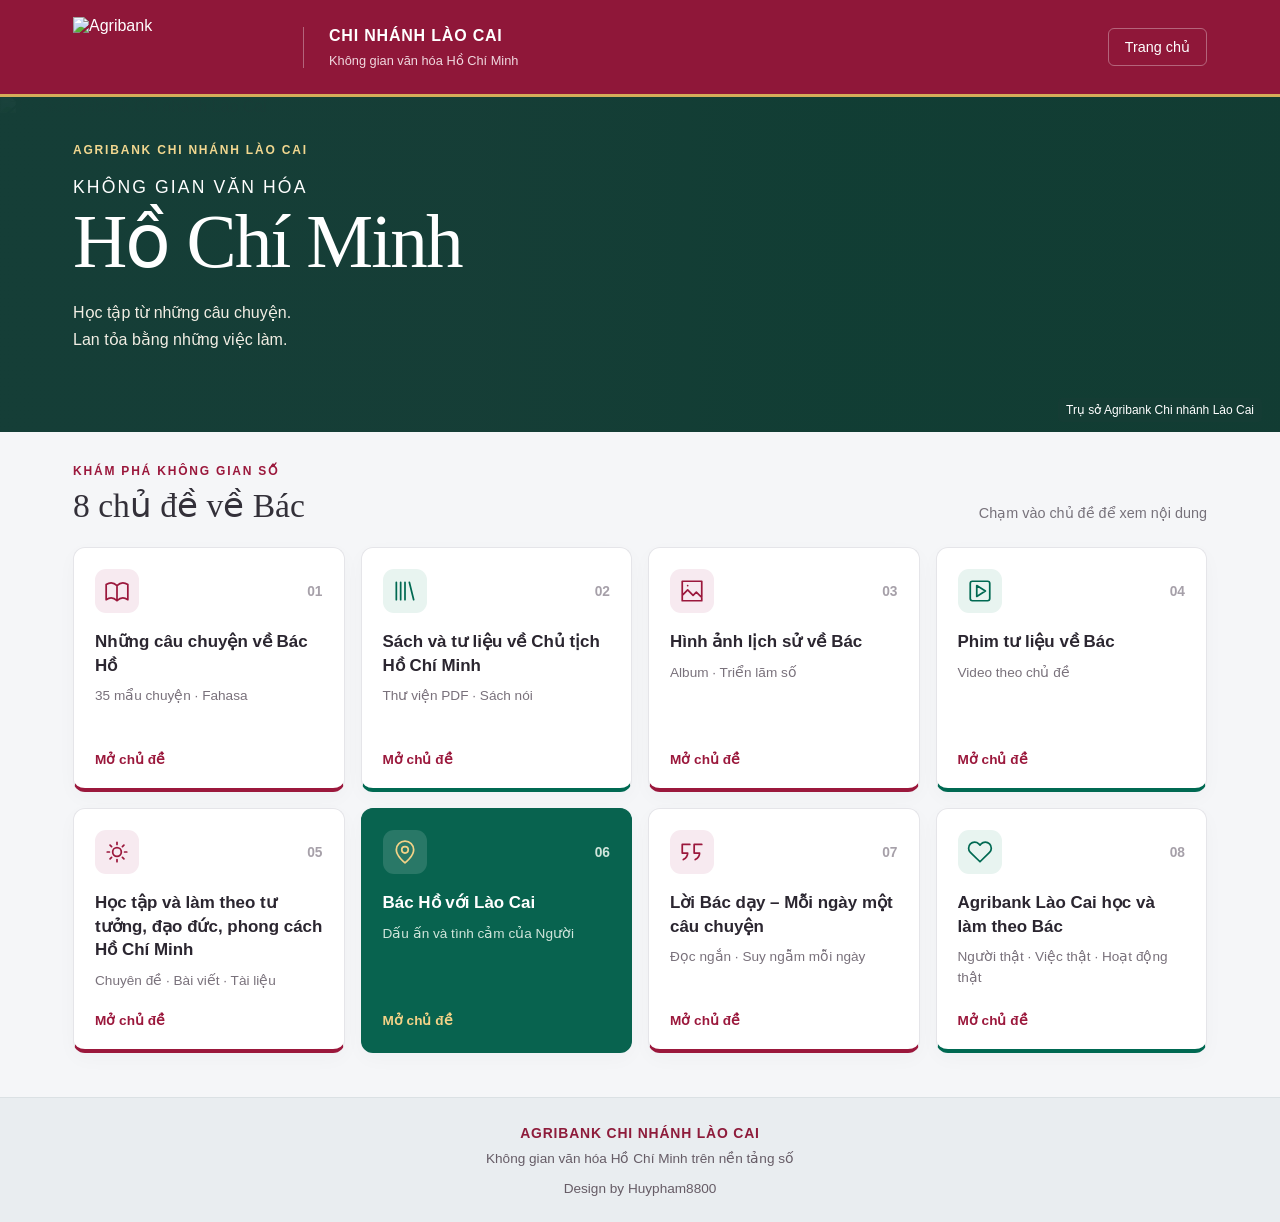
==== index.html @ b9d1d6a4 "Add files via upload" ====
<!doctype html><html lang="vi"><head><meta charset="utf-8"><meta name="viewport" content="width=device-width,initial-scale=1"><meta name="theme-color" content="#9b183c"><title>Không gian văn hóa Hồ Chí Minh | Agribank Lào Cai</title><meta name="description" content="Không gian văn hóa Hồ Chí Minh – Agribank Chi nhánh Lào Cai"><link rel="icon" href="assets/agribank-logo.png"><link rel="stylesheet" href="style.css"></head><body><header><div class="shell brandbar"><a href="index.html" class="brand" aria-label="Trang chủ Agribank Lào Cai"><img src="assets/agribank-logo.png" alt="Agribank"><span>CHI NHÁNH LÀO CAI<small>Không gian văn hóa Hồ Chí Minh</small></span></a><a class="home-link" href="index.html">Trang chủ</a></div></header><main><section class="hero"><img class="hero-photo" src="assets/agribank-lao-cai-building.jpg" alt="Trụ sở Agribank Chi nhánh Lào Cai"><div class="hero-shade"></div><div class="shell hero-content"><span class="eyebrow">AGRIBANK CHI NHÁNH LÀO CAI</span><h1>KHÔNG GIAN VĂN HÓA<br><em>Hồ Chí Minh</em></h1><p>Học tập từ những câu chuyện.<br>Lan tỏa bằng những việc làm.</p></div><span class="photo-credit">Trụ sở Agribank Chi nhánh Lào Cai</span></section><section class="shell topics"><div class="topics-heading"><div><span class="eyebrow">KHÁM PHÁ KHÔNG GIAN SỐ</span><h2>8 chủ đề về Bác</h2></div><p>Chạm vào chủ đề để xem nội dung</p></div><div class="topic-grid"><a class="topic-button topic-1" href="https://www.fahasa.com/blog/35-mau-chuyen-ngan-cam-dong-ve-bac-ho/"><span class="tile-top"><span class="icon"><svg viewBox="0 0 24 24" fill="none" stroke="currentColor" stroke-width="1.6" stroke-linecap="round" stroke-linejoin="round" aria-hidden="true"><path d="M12 7c-3-3-7-3-10-1v14c3-2 7-2 10 1m0-14c3-3 7-3 10-1v14c-3-2-7-2-10 1V7"/></svg></span><span class="number">01</span></span><h2>Những câu chuyện về Bác Hồ</h2><p>35 mẩu chuyện · Fahasa</p><span class="open-label">Mở chủ đề</span></a><a class="topic-button topic-2" href="sach.html"><span class="tile-top"><span class="icon"><svg viewBox="0 0 24 24" fill="none" stroke="currentColor" stroke-width="1.6" stroke-linecap="round" stroke-linejoin="round" aria-hidden="true"><path d="M4 4v16M8 4v16M12 4v16M16 4l4 16"/></svg></span><span class="number">02</span></span><h2>Sách và tư liệu về Chủ tịch Hồ Chí Minh</h2><p>Thư viện PDF · Sách nói</p><span class="open-label">Mở chủ đề</span></a><a class="topic-button topic-3" href="hinh-anh.html"><span class="tile-top"><span class="icon"><svg viewBox="0 0 24 24" fill="none" stroke="currentColor" stroke-width="1.6" stroke-linecap="round" stroke-linejoin="round" aria-hidden="true"><path d="M3 3h18v18H3z M3 16l5-5 5 5 3-3 5 5 M8 7h.01"/></svg></span><span class="number">03</span></span><h2>Hình ảnh lịch sử về Bác</h2><p>Album · Triển lãm số</p><span class="open-label">Mở chủ đề</span></a><a class="topic-button topic-4" href="phim.html"><span class="tile-top"><span class="icon"><svg viewBox="0 0 24 24" fill="none" stroke="currentColor" stroke-width="1.6" stroke-linecap="round" stroke-linejoin="round" aria-hidden="true"><path d="M5 3h14a2 2 0 0 1 2 2v14a2 2 0 0 1-2 2H5a2 2 0 0 1-2-2V5a2 2 0 0 1 2-2 M9 7l8 5-8 5z"/></svg></span><span class="number">04</span></span><h2>Phim tư liệu về Bác</h2><p>Video theo chủ đề</p><span class="open-label">Mở chủ đề</span></a><a class="topic-button topic-5" href="hoc-tap.html"><span class="tile-top"><span class="icon"><svg viewBox="0 0 24 24" fill="none" stroke="currentColor" stroke-width="1.6" stroke-linecap="round" stroke-linejoin="round" aria-hidden="true"><path d="M12 3v2m0 14v2M3 12h2m14 0h2M5.6 5.6L7 7m10 10 1.4 1.4M5.6 18.4 7 17M17 7l1.4-1.4 M16 12a4 4 0 1 1-8 0 4 4 0 0 1 8 0"/></svg></span><span class="number">05</span></span><h2>Học tập và làm theo tư tưởng, đạo đức, phong cách Hồ Chí Minh</h2><p>Chuyên đề · Bài viết · Tài liệu</p><span class="open-label">Mở chủ đề</span></a><a class="topic-button topic-6" href="lao-cai.html"><span class="tile-top"><span class="icon"><svg viewBox="0 0 24 24" fill="none" stroke="currentColor" stroke-width="1.6" stroke-linecap="round" stroke-linejoin="round" aria-hidden="true"><path d="M20 10c0 6-8 12-8 12S4 16 4 10a8 8 0 1 1 16 0 M15 10a3 3 0 1 1-6 0 3 3 0 0 1 6 0"/></svg></span><span class="number">06</span></span><h2>Bác Hồ với Lào Cai</h2><p>Dấu ấn và tình cảm của Người</p><span class="open-label">Mở chủ đề</span></a><a class="topic-button topic-7" href="loi-bac-day.html"><span class="tile-top"><span class="icon"><svg viewBox="0 0 24 24" fill="none" stroke="currentColor" stroke-width="1.6" stroke-linecap="round" stroke-linejoin="round" aria-hidden="true"><path d="M10 5H3v8h5c0 3-2 5-4 6M21 5h-7v8h5c0 3-2 5-4 6"/></svg></span><span class="number">07</span></span><h2>Lời Bác dạy – Mỗi ngày một câu chuyện</h2><p>Đọc ngắn · Suy ngẫm mỗi ngày</p><span class="open-label">Mở chủ đề</span></a><a class="topic-button topic-8" href="agribank.html"><span class="tile-top"><span class="icon"><svg viewBox="0 0 24 24" fill="none" stroke="currentColor" stroke-width="1.6" stroke-linecap="round" stroke-linejoin="round" aria-hidden="true"><path d="M20.8 4.6a5.5 5.5 0 0 0-7.8 0L12 5.7l-1.1-1.1a5.5 5.5 0 0 0-7.8 7.8L12 21l8.8-8.6a5.5 5.5 0 0 0 0-7.8"/></svg></span><span class="number">08</span></span><h2>Agribank Lào Cai học và làm theo Bác</h2><p>Người thật · Việc thật · Hoạt động thật</p><span class="open-label">Mở chủ đề</span></a></div></section></main><footer><div class="shell"><strong>AGRIBANK CHI NHÁNH LÀO CAI</strong><p>Không gian văn hóa Hồ Chí Minh trên nền tảng số</p><p class="design-credit">Design by Huypham8800</p></div></footer></body></html>
---- style.css ----
:root{font-family:Arial,Helvetica,sans-serif;color:#2b2630;background:#f5f6f8;font-size:16px;--wine:#9b183c;--green:#006952;--gold:#d5ad59}*{box-sizing:border-box}body{margin:0}a{color:inherit}a:focus-visible{outline:3px solid #d5ad59;outline-offset:4px}img{max-width:100%}.shell{max-width:1190px;padding:0 28px;margin:auto}header{background:#8f1739;color:white;border-bottom:3px solid #d5ad59}.brandbar{min-height:94px;display:flex;align-items:center;justify-content:space-between;gap:22px}.brand{display:flex;align-items:center;gap:25px;text-decoration:none}.brand img{width:205px;height:61px;object-fit:contain}.brand>span{border-left:1px solid #ffffff55;padding-left:25px;font-size:1rem;font-weight:700;letter-spacing:.05em}.brand small{display:block;font-size:.8rem;font-weight:400;letter-spacing:0;margin-top:8px;color:#f1d9e0}.home-link{text-decoration:none;padding:10px 16px;border:1px solid #ffffff55;border-radius:6px;font-size:.9rem}.hero{height:335px;position:relative;overflow:hidden;background:#123c33}.hero-photo{position:absolute;width:100%;height:100%;object-fit:cover;object-position:center 22%}.hero-shade{position:absolute;inset:0;background:linear-gradient(90deg,#153e37fa 0%,#163e37e0 37%,#103f3570 66%,#113e3415 100%)}.hero-content{position:relative;color:white;padding-top:46px}.eyebrow{display:block;font-size:.75rem;font-weight:750;letter-spacing:.15em;color:var(--wine)}.hero .eyebrow{color:#f1d78f}.hero h1{font-size:1.1rem;letter-spacing:.12em;line-height:1.6;margin:16px 0 12px;font-weight:500}.hero h1 em{font-family:Georgia,'Times New Roman',serif;font-size:4.7rem;font-style:normal;letter-spacing:-.025em;line-height:1.1}.hero p{font-size:1rem;line-height:1.7;color:#f2eee4;margin:15px 0}.topics{padding-top:32px;padding-bottom:44px}.topics-heading{display:flex;align-items:end;justify-content:space-between;gap:20px;margin-bottom:22px}.topics-heading h2{font:normal 2.1rem Georgia,serif;margin:8px 0 0;color:#333039}.topics-heading p{font-size:.9rem;color:#77727b;margin:0 0 4px}.topic-grid{display:grid;grid-template-columns:repeat(4,minmax(0,1fr));gap:16px}.topic-button{position:relative;text-decoration:none;background:white;border:1px solid #e5e5e9;border-bottom:4px solid var(--wine);border-radius:12px;min-height:245px;padding:21px;display:flex;flex-direction:column;box-shadow:0 6px 20px #34233b07;transition:transform .16s,box-shadow .16s}.topic-button:nth-child(2n){border-bottom-color:var(--green)}.topic-button:hover{transform:translateY(-4px);box-shadow:0 12px 24px #35243116}.tile-top{display:flex;align-items:center;justify-content:space-between}.icon,.topic-icon{width:44px;height:44px;background:#f7eaf0;color:var(--wine);display:grid;place-items:center;border-radius:11px}.icon svg,.topic-icon svg{width:26px;height:26px}.topic-button:nth-child(2n) .icon{background:#e8f4f0;color:var(--green)}.number{color:#a6a0a9;font-size:.86rem;font-weight:700}.topic-button h2{font-size:1.06rem;line-height:1.4;margin:17px 0 9px;font-weight:700}.topic-button p{font-size:.85rem;color:#79717b;line-height:1.5;margin:0 0 17px}.open-label{margin-top:auto;color:var(--wine);font-size:.85rem;font-weight:700}.topic-6{background:#08634f;color:white;border-color:#08634f!important}.topic-6 .icon{background:#ffffff22!important;color:#f3d287!important}.topic-6 .number,.topic-6 p{color:#d0e5db}.topic-6 .open-label{color:#f3d287}footer{background:#e9edf0;border-top:1px solid #dbe1e4;text-align:center;padding:26px 0;color:#665c66}footer strong{color:#8e1c3b;font-size:.87rem;letter-spacing:.06em}footer p{font-size:.85rem;margin:8px 0 0}.detail{min-height:65vh;padding-top:25px;padding-bottom:60px}.back{display:inline-block;font-size:.93rem;color:var(--wine);text-decoration:none;padding:10px 0}.topic-heading{display:flex;align-items:start;gap:20px;padding:28px 0;border-bottom:1px solid #dddfe3;margin-bottom:28px}.topic-icon{width:62px;height:62px;flex:none;background:#e7efeb;color:var(--green)}.topic-icon svg{width:34px;height:34px}.topic-heading h1{font:normal clamp(1.9rem,3.3vw,2.7rem)/1.2 Georgia,serif;margin:10px 0 12px;color:#542537;max-width:880px}.topic-heading p{color:#716670;line-height:1.6;margin:0}.cards{display:grid;grid-template-columns:repeat(3,minmax(0,1fr));gap:18px}.card{background:white;border:1px solid #e1dfe4;border-radius:12px;padding:26px;display:flex;flex-direction:column;min-height:240px}.type,.section-label{font-size:.75rem;color:#8d6a30;letter-spacing:.08em;text-transform:uppercase;font-weight:700}.card h3,.media-sample h3{font:normal 1.5rem/1.3 Georgia,serif;color:#562b3a;margin:15px 0 12px}.card p{line-height:1.6;color:#6b626b;margin:0 0 22px}.card a{color:var(--wine);font-weight:700;margin-top:auto;line-height:1.5;text-underline-offset:5px}.pending{font-size:.86rem;color:#847c84;background:#f3f1f4;padding:9px 12px;border-radius:6px;align-self:start;margin-top:auto}.media-sample{display:grid;grid-template-columns:1fr 1fr;background:white;border:1px solid #e2dfe5;border-radius:14px;overflow:hidden;gap:28px;align-items:center}.media-sample img{width:100%;height:400px;object-fit:cover;object-position:50% 20%}.media-sample>div{padding:24px}.media-sample p{line-height:1.7;color:#69606a}.media-sample a{color:var(--wine);font-weight:700}.timeline{display:grid;grid-template-columns:repeat(3,1fr);gap:18px}.moment{background:white;border-top:4px solid var(--green);border-radius:10px;padding:25px}.moment strong{color:var(--wine);font:700 1.2rem Georgia,serif}.moment p{line-height:1.7;color:#675c66}.source-links{display:flex;gap:20px;flex-wrap:wrap;margin:24px 0}.source-links a{color:var(--wine);font-weight:700;line-height:1.5}.note{padding:20px;line-height:1.7;background:#fff}
@media(max-width:950px){.topic-grid{grid-template-columns:repeat(2,minmax(0,1fr))}.topic-button{min-height:215px}.cards{grid-template-columns:repeat(2,1fr)}.brand>span{font-size:.83rem}.brand img{width:175px}}
@media(max-width:600px){.shell{padding-left:17px;padding-right:17px}.brandbar{min-height:84px}.brand{gap:13px}.brand img{width:130px;height:43px}.brand>span{padding-left:13px;font-size:.75rem;letter-spacing:0;line-height:1.4}.brand small{font-size:.72rem;margin-top:3px;max-width:160px}.home-link{display:none}.hero{height:266px}.hero-content{padding-top:31px}.hero .eyebrow{font-size:.65rem;letter-spacing:.12em}.hero h1{font-size:.88rem;letter-spacing:.08em;margin-top:15px}.hero h1 em{font-size:3.25rem}.hero p{font-size:.88rem;line-height:1.6}.hero-shade{background:linear-gradient(90deg,#153e37f2,#163e37cf 50%,#163e3770)}.hero-photo{object-position:center 45%}.topics{padding-top:25px;padding-bottom:30px}.topics-heading{display:block;margin-bottom:17px}.topics-heading h2{font-size:1.8rem}.topics-heading p{margin:9px 0 0;font-size:.85rem}.topic-grid{gap:11px}.topic-button{padding:15px 13px;min-height:238px;border-radius:10px}.topic-button h2{font-size:.94rem;line-height:1.4;margin:13px 0 9px}.topic-button p{font-size:.79rem;line-height:1.45;margin-bottom:12px}.icon{width:38px;height:38px;border-radius:9px}.icon svg{width:23px;height:23px}.number,.open-label{font-size:.78rem}.topic-heading{gap:13px;padding-top:20px}.topic-icon{width:43px;height:43px;border-radius:9px}.topic-icon svg{width:26px;height:26px}.topic-heading h1{font-size:1.8rem}.cards,.timeline,.media-sample{grid-template-columns:1fr}.card{min-height:0}.media-sample{gap:0}.media-sample img{height:290px}.detail{padding-bottom:35px}.eyebrow{font-size:.69rem}.source-links{display:grid;gap:13px}}
@media(prefers-reduced-motion:reduce){*{transition:none!important}}

.photo-credit{position:absolute;right:18px;bottom:10px;color:#fff;background:#163c35aa;border-radius:4px;padding:5px 8px;font-size:.75rem}@media(max-width:600px){.topic-button h2{font-size:1rem}.photo-credit{font-size:.7rem;right:12px;bottom:8px}}

.featured-film{margin-bottom:28px;background:white;border:1px solid #e1dfe4;border-radius:12px;overflow:hidden}.film-player{aspect-ratio:16/9;background:#151515}.film-player iframe{display:block;width:100%;height:100%;border:0}.film-actions{padding:18px 20px}.film-actions a{color:var(--wine);font-weight:700;text-underline-offset:4px}.film-actions p{font-size:.9rem;color:#716670;line-height:1.5;margin:10px 0 0}

.drive-library{background:white;border:1px solid #e1dfe4;border-radius:12px;overflow:hidden}.drive-toolbar{padding:18px 20px;display:flex;align-items:center;justify-content:space-between;gap:16px;flex-wrap:wrap}.drive-toolbar p{margin:0;color:#716670;line-height:1.5}.drive-toolbar a{color:var(--wine);font-weight:700;line-height:1.5;text-underline-offset:4px}.drive-frame{display:block;width:100%;height:70vh;min-height:460px;max-height:900px;border:0;border-top:1px solid #e1dfe4}.drive-help{padding:0 20px 6px;color:#716670;font-size:.9rem;line-height:1.5}

.film-heading{font:normal 1.6rem/1.3 Georgia,serif;color:#562b3a;margin:0;padding:20px}.design-credit{margin-top:15px;font-size:.85rem;color:#665c66}
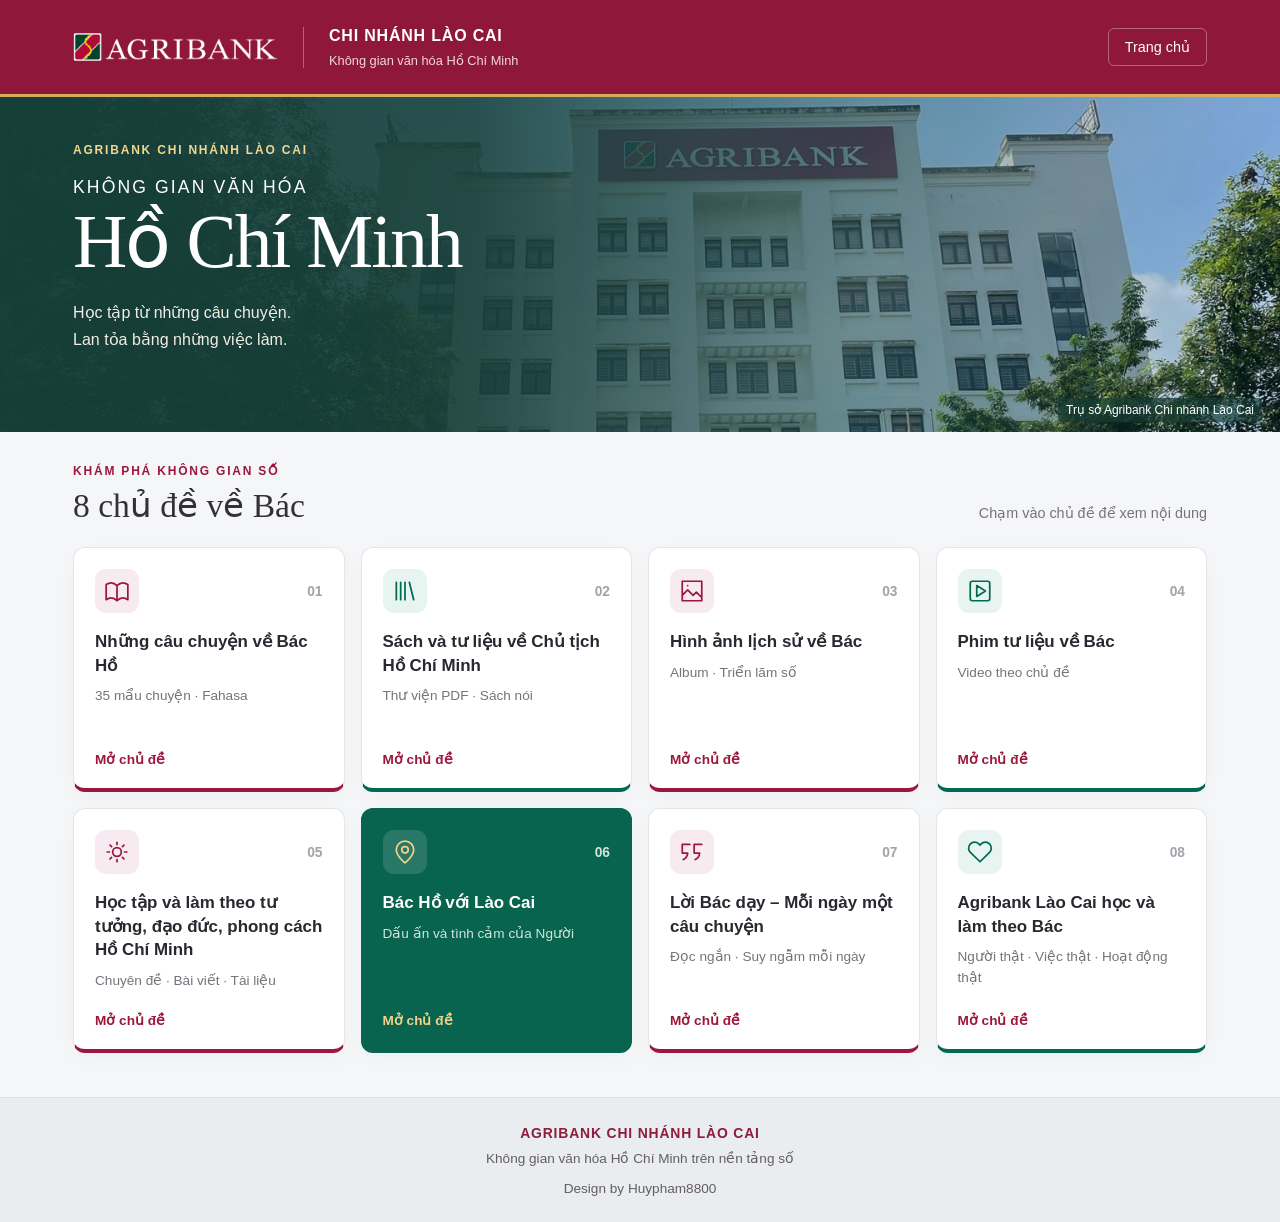
==== commit 497e6964: "Add files via upload" ====
--- a/index.html
+++ b/index.html
@@ -1 +1 @@
-<!doctype html><html lang="vi"><head><meta charset="utf-8"><meta name="viewport" content="width=device-width,initial-scale=1"><meta name="theme-color" content="#9b183c"><title>Không gian văn hóa Hồ Chí Minh | Agribank Lào Cai</title><meta name="description" content="Không gian văn hóa Hồ Chí Minh – Agribank Chi nhánh Lào Cai"><link rel="icon" href="assets/agribank-logo.png"><link rel="stylesheet" href="style.css"></head><body><header><div class="shell brandbar"><a href="index.html" class="brand" aria-label="Trang chủ Agribank Lào Cai"><img src="assets/agribank-logo.png" alt="Agribank"><span>CHI NHÁNH LÀO CAI<small>Không gian văn hóa Hồ Chí Minh</small></span></a><a class="home-link" href="index.html">Trang chủ</a></div></header><main><section class="hero"><img class="hero-photo" src="assets/agribank-lao-cai-building.jpg" alt="Trụ sở Agribank Chi nhánh Lào Cai"><div class="hero-shade"></div><div class="shell hero-content"><span class="eyebrow">AGRIBANK CHI NHÁNH LÀO CAI</span><h1>KHÔNG GIAN VĂN HÓA<br><em>Hồ Chí Minh</em></h1><p>Học tập từ những câu chuyện.<br>Lan tỏa bằng những việc làm.</p></div><span class="photo-credit">Trụ sở Agribank Chi nhánh Lào Cai</span></section><section class="shell topics"><div class="topics-heading"><div><span class="eyebrow">KHÁM PHÁ KHÔNG GIAN SỐ</span><h2>8 chủ đề về Bác</h2></div><p>Chạm vào chủ đề để xem nội dung</p></div><div class="topic-grid"><a class="topic-button topic-1" href="https://www.fahasa.com/blog/35-mau-chuyen-ngan-cam-dong-ve-bac-ho/"><span class="tile-top"><span class="icon"><svg viewBox="0 0 24 24" fill="none" stroke="currentColor" stroke-width="1.6" stroke-linecap="round" stroke-linejoin="round" aria-hidden="true"><path d="M12 7c-3-3-7-3-10-1v14c3-2 7-2 10 1m0-14c3-3 7-3 10-1v14c-3-2-7-2-10 1V7"/></svg></span><span class="number">01</span></span><h2>Những câu chuyện về Bác Hồ</h2><p>35 mẩu chuyện · Fahasa</p><span class="open-label">Mở chủ đề</span></a><a class="topic-button topic-2" href="sach.html"><span class="tile-top"><span class="icon"><svg viewBox="0 0 24 24" fill="none" stroke="currentColor" stroke-width="1.6" stroke-linecap="round" stroke-linejoin="round" aria-hidden="true"><path d="M4 4v16M8 4v16M12 4v16M16 4l4 16"/></svg></span><span class="number">02</span></span><h2>Sách và tư liệu về Chủ tịch Hồ Chí Minh</h2><p>Thư viện PDF · Sách nói</p><span class="open-label">Mở chủ đề</span></a><a class="topic-button topic-3" href="hinh-anh.html"><span class="tile-top"><span class="icon"><svg viewBox="0 0 24 24" fill="none" stroke="currentColor" stroke-width="1.6" stroke-linecap="round" stroke-linejoin="round" aria-hidden="true"><path d="M3 3h18v18H3z M3 16l5-5 5 5 3-3 5 5 M8 7h.01"/></svg></span><span class="number">03</span></span><h2>Hình ảnh lịch sử về Bác</h2><p>Album · Triển lãm số</p><span class="open-label">Mở chủ đề</span></a><a class="topic-button topic-4" href="phim.html"><span class="tile-top"><span class="icon"><svg viewBox="0 0 24 24" fill="none" stroke="currentColor" stroke-width="1.6" stroke-linecap="round" stroke-linejoin="round" aria-hidden="true"><path d="M5 3h14a2 2 0 0 1 2 2v14a2 2 0 0 1-2 2H5a2 2 0 0 1-2-2V5a2 2 0 0 1 2-2 M9 7l8 5-8 5z"/></svg></span><span class="number">04</span></span><h2>Phim tư liệu về Bác</h2><p>Video theo chủ đề</p><span class="open-label">Mở chủ đề</span></a><a class="topic-button topic-5" href="hoc-tap.html"><span class="tile-top"><span class="icon"><svg viewBox="0 0 24 24" fill="none" stroke="currentColor" stroke-width="1.6" stroke-linecap="round" stroke-linejoin="round" aria-hidden="true"><path d="M12 3v2m0 14v2M3 12h2m14 0h2M5.6 5.6L7 7m10 10 1.4 1.4M5.6 18.4 7 17M17 7l1.4-1.4 M16 12a4 4 0 1 1-8 0 4 4 0 0 1 8 0"/></svg></span><span class="number">05</span></span><h2>Học tập và làm theo tư tưởng, đạo đức, phong cách Hồ Chí Minh</h2><p>Chuyên đề · Bài viết · Tài liệu</p><span class="open-label">Mở chủ đề</span></a><a class="topic-button topic-6" href="lao-cai.html"><span class="tile-top"><span class="icon"><svg viewBox="0 0 24 24" fill="none" stroke="currentColor" stroke-width="1.6" stroke-linecap="round" stroke-linejoin="round" aria-hidden="true"><path d="M20 10c0 6-8 12-8 12S4 16 4 10a8 8 0 1 1 16 0 M15 10a3 3 0 1 1-6 0 3 3 0 0 1 6 0"/></svg></span><span class="number">06</span></span><h2>Bác Hồ với Lào Cai</h2><p>Dấu ấn và tình cảm của Người</p><span class="open-label">Mở chủ đề</span></a><a class="topic-button topic-7" href="loi-bac-day.html"><span class="tile-top"><span class="icon"><svg viewBox="0 0 24 24" fill="none" stroke="currentColor" stroke-width="1.6" stroke-linecap="round" stroke-linejoin="round" aria-hidden="true"><path d="M10 5H3v8h5c0 3-2 5-4 6M21 5h-7v8h5c0 3-2 5-4 6"/></svg></span><span class="number">07</span></span><h2>Lời Bác dạy – Mỗi ngày một câu chuyện</h2><p>Đọc ngắn · Suy ngẫm mỗi ngày</p><span class="open-label">Mở chủ đề</span></a><a class="topic-button topic-8" href="agribank.html"><span class="tile-top"><span class="icon"><svg viewBox="0 0 24 24" fill="none" stroke="currentColor" stroke-width="1.6" stroke-linecap="round" stroke-linejoin="round" aria-hidden="true"><path d="M20.8 4.6a5.5 5.5 0 0 0-7.8 0L12 5.7l-1.1-1.1a5.5 5.5 0 0 0-7.8 7.8L12 21l8.8-8.6a5.5 5.5 0 0 0 0-7.8"/></svg></span><span class="number">08</span></span><h2>Agribank Lào Cai học và làm theo Bác</h2><p>Người thật · Việc thật · Hoạt động thật</p><span class="open-label">Mở chủ đề</span></a></div></section></main><footer><div class="shell"><strong>AGRIBANK CHI NHÁNH LÀO CAI</strong><p>Không gian văn hóa Hồ Chí Minh trên nền tảng số</p><p class="design-credit">Design by Huypham8800</p></div></footer></body></html>+<!doctype html><html lang="vi"><head><meta charset="utf-8"><meta name="viewport" content="width=device-width,initial-scale=1"><meta name="theme-color" content="#9b183c"><title>Không gian văn hóa Hồ Chí Minh | Agribank Lào Cai</title><meta name="description" content="Không gian văn hóa Hồ Chí Minh – Agribank Chi nhánh Lào Cai"><link rel="icon" href="[data-uri]"><link rel="stylesheet" href="style.css"></head><body><header><div class="shell brandbar"><a href="index.html" class="brand" aria-label="Trang chủ Agribank Lào Cai"><img src="[data-uri]" alt="Agribank"><span>CHI NHÁNH LÀO CAI<small>Không gian văn hóa Hồ Chí Minh</small></span></a><a class="home-link" href="index.html">Trang chủ</a></div></header><main><section class="hero"><img class="hero-photo" src="[data-uri]